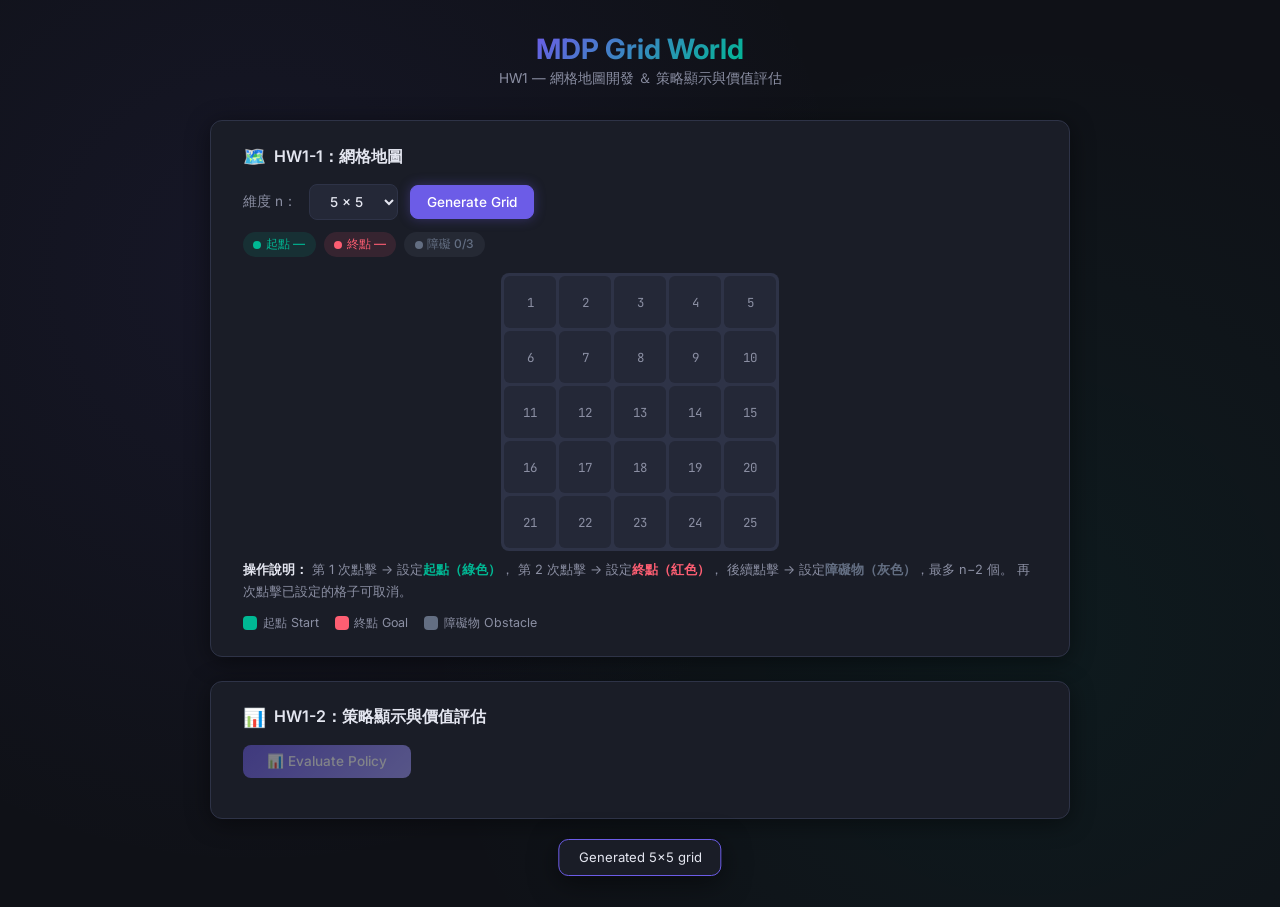
==== index.html @ 70ad86a5 "HW1: MDP Grid World - 網格地圖開發與策略評估" ====
<!DOCTYPE html>
<html lang="zh-TW">

<head>
    <meta charset="UTF-8">
    <meta name="viewport" content="width=device-width, initial-scale=1.0">
    <meta name="description" content="MDP Grid World — HW1: 網格地圖開發與策略評估">
    <title>HW1 — MDP Grid World</title>
    <link rel="preconnect" href="https://fonts.googleapis.com">
    <link rel="preconnect" href="https://fonts.gstatic.com" crossorigin>
    <link
        href="https://fonts.googleapis.com/css2?family=Inter:wght@400;500;600;700&family=JetBrains+Mono:wght@400;500&display=swap"
        rel="stylesheet">
    <style>
        /* ══════════════════════════════════════════════════════════════════════════
   HW1 – Grid World  |  Modern Dark Theme (Inline for GitHub Pages)
   ══════════════════════════════════════════════════════════════════════════ */
        *,
        *::before,
        *::after {
            box-sizing: border-box;
            margin: 0;
            padding: 0
        }

        :root {
            --bg: #0f1117;
            --surface: #1a1d27;
            --surface-2: #242837;
            --border: #2e3347;
            --text: #e4e6f0;
            --text-dim: #8b8fa3;
            --accent: #6c5ce7;
            --accent-glow: rgba(108, 92, 231, .35);
            --green: #00b894;
            --green-glow: rgba(0, 184, 148, .30);
            --red: #fd5e72;
            --red-glow: rgba(253, 94, 114, .30);
            --gray: #636e82;
            --gray-glow: rgba(99, 110, 130, .25);
            --radius: 12px;
            --shadow: 0 4px 24px rgba(0, 0, 0, .45);
        }

        html {
            font-size: 16px
        }

        body {
            font-family: 'Inter', system-ui, sans-serif;
            background: var(--bg);
            color: var(--text);
            min-height: 100vh;
            display: flex;
            flex-direction: column;
            align-items: center;
            padding: 2rem 1rem 4rem;
            background-image: radial-gradient(circle at 20% 30%, rgba(108, 92, 231, .08) 0%, transparent 50%),
                radial-gradient(circle at 80% 70%, rgba(0, 184, 148, .06) 0%, transparent 50%)
        }

        h1 {
            font-size: 1.75rem;
            font-weight: 700;
            background: linear-gradient(135deg, var(--accent), var(--green));
            -webkit-background-clip: text;
            -webkit-text-fill-color: transparent;
            margin-bottom: .25rem
        }

        .subtitle {
            color: var(--text-dim);
            font-size: .85rem;
            margin-bottom: 2rem
        }

        /* Card */
        .card {
            background: var(--surface);
            border: 1px solid var(--border);
            border-radius: var(--radius);
            padding: 1.5rem 2rem;
            box-shadow: var(--shadow);
            width: 100%;
            max-width: 860px;
            margin-bottom: 1.5rem;
            transition: border-color .3s
        }

        .card:hover {
            border-color: var(--accent)
        }

        .card-title {
            font-size: 1rem;
            font-weight: 600;
            margin-bottom: 1rem;
            display: flex;
            align-items: center;
            gap: .5rem
        }

        .card-title .icon {
            font-size: 1.15rem
        }

        /* Controls */
        .controls {
            display: flex;
            flex-wrap: wrap;
            align-items: center;
            gap: .75rem
        }

        .controls label {
            font-size: .85rem;
            color: var(--text-dim)
        }

        select,
        button {
            font-family: inherit;
            font-size: .85rem;
            font-weight: 500;
            border: 1px solid var(--border);
            border-radius: 8px;
            background: var(--surface-2);
            color: var(--text);
            padding: .5rem 1rem;
            cursor: pointer;
            transition: all .2s
        }

        select:hover,
        button:hover {
            border-color: var(--accent)
        }

        .btn-primary {
            background: var(--accent);
            border-color: var(--accent);
            color: #fff;
            box-shadow: 0 0 12px var(--accent-glow)
        }

        .btn-primary:hover {
            background: #7c6cf0;
            box-shadow: 0 0 20px var(--accent-glow)
        }

        .btn-primary:active {
            transform: scale(.97)
        }

        .btn-evaluate {
            background: linear-gradient(135deg, var(--accent), #a29bfe);
            border: none;
            color: #fff;
            padding: .55rem 1.5rem;
            box-shadow: 0 0 16px var(--accent-glow)
        }

        .btn-evaluate:disabled {
            opacity: .45;
            cursor: not-allowed;
            box-shadow: none
        }

        /* Status bar */
        .status-bar {
            display: flex;
            flex-wrap: wrap;
            gap: .5rem;
            margin-top: .75rem
        }

        .status-tag {
            font-size: .75rem;
            font-weight: 500;
            padding: .25rem .65rem;
            border-radius: 20px;
            display: flex;
            align-items: center;
            gap: .3rem
        }

        .status-tag .dot {
            width: 8px;
            height: 8px;
            border-radius: 50%;
            display: inline-block
        }

        .tag-start {
            background: rgba(0, 184, 148, .12);
            color: var(--green)
        }

        .tag-start .dot {
            background: var(--green)
        }

        .tag-end {
            background: rgba(253, 94, 114, .12);
            color: var(--red)
        }

        .tag-end .dot {
            background: var(--red)
        }

        .tag-obs {
            background: rgba(99, 110, 130, .15);
            color: var(--gray)
        }

        .tag-obs .dot {
            background: var(--gray)
        }

        /* Grid Map */
        .grid-wrapper {
            display: flex;
            justify-content: center;
            margin-top: 1rem;
            margin-bottom: .5rem
        }

        .grid {
            display: inline-grid;
            gap: 3px;
            background: var(--border);
            padding: 3px;
            border-radius: 8px
        }

        .cell {
            width: 52px;
            height: 52px;
            background: var(--surface-2);
            border-radius: 6px;
            display: flex;
            align-items: center;
            justify-content: center;
            font-family: 'JetBrains Mono', monospace;
            font-size: .78rem;
            color: var(--text-dim);
            cursor: pointer;
            transition: all .15s;
            position: relative;
            user-select: none
        }

        .cell:hover {
            background: #2d3145;
            transform: scale(1.06);
            z-index: 2
        }

        .cell.start {
            background: var(--green);
            color: #fff;
            font-weight: 600;
            box-shadow: 0 0 14px var(--green-glow)
        }

        .cell.end {
            background: var(--red);
            color: #fff;
            font-weight: 600;
            box-shadow: 0 0 14px var(--red-glow)
        }

        .cell.obstacle {
            background: var(--gray);
            color: #d0d0d0;
            font-weight: 500;
            box-shadow: 0 0 10px var(--gray-glow)
        }

        .cell::after {
            content: '';
            position: absolute;
            inset: 0;
            border-radius: 6px;
            background: rgba(255, 255, 255, .15);
            opacity: 0;
            transition: opacity .3s
        }

        .cell:active::after {
            opacity: 1
        }

        /* Instructions */
        .instructions {
            font-size: .8rem;
            color: var(--text-dim);
            line-height: 1.7;
            margin-top: .5rem
        }

        .instructions strong {
            color: var(--text)
        }

        /* Result Matrices */
        .matrices {
            display: flex;
            flex-wrap: wrap;
            gap: 2rem;
            justify-content: center
        }

        .matrix-block {
            text-align: center
        }

        .matrix-label {
            font-size: .85rem;
            font-weight: 600;
            margin-bottom: .5rem;
            color: var(--text-dim);
            text-transform: uppercase;
            letter-spacing: .06em
        }

        .matrix-grid {
            display: inline-grid;
            gap: 2px;
            background: var(--border);
            padding: 2px;
            border-radius: 8px
        }

        .m-cell {
            width: 54px;
            height: 54px;
            background: var(--surface-2);
            border-radius: 5px;
            display: flex;
            align-items: center;
            justify-content: center;
            font-family: 'JetBrains Mono', monospace;
            font-size: .72rem;
            color: var(--text);
            position: relative;
            transition: background .2s
        }

        .m-cell.start {
            background: rgba(0, 184, 148, .18)
        }

        .m-cell.end {
            background: rgba(253, 94, 114, .18)
        }

        .m-cell.obstacle {
            background: rgba(99, 110, 130, .25);
            color: var(--text-dim)
        }

        .m-cell .arrow {
            font-size: 1.3rem;
            line-height: 1
        }

        /* Legend */
        .legend {
            display: flex;
            gap: 1rem;
            flex-wrap: wrap;
            margin-top: .75rem;
            font-size: .78rem;
            color: var(--text-dim)
        }

        .legend-item {
            display: flex;
            align-items: center;
            gap: .35rem
        }

        .legend-swatch {
            width: 14px;
            height: 14px;
            border-radius: 4px
        }

        /* Toast */
        .toast {
            position: fixed;
            bottom: 1.5rem;
            left: 50%;
            transform: translateX(-50%);
            background: var(--surface);
            border: 1px solid var(--accent);
            padding: .6rem 1.2rem;
            border-radius: 10px;
            font-size: .82rem;
            color: var(--text);
            box-shadow: 0 6px 28px rgba(0, 0, 0, .5);
            opacity: 0;
            pointer-events: none;
            transition: opacity .35s, transform .35s
        }

        .toast.show {
            opacity: 1;
            pointer-events: auto;
            transform: translateX(-50%) translateY(0)
        }

        @media(max-width:600px) {
            .cell {
                width: 42px;
                height: 42px;
                font-size: .7rem
            }

            .m-cell {
                width: 44px;
                height: 44px;
                font-size: .65rem
            }

            .card {
                padding: 1rem 1.15rem
            }
        }
    </style>
</head>

<body>

    <h1>MDP Grid World</h1>
    <p class="subtitle">HW1 — 網格地圖開發 ＆ 策略顯示與價值評估</p>

    <!-- ─── Card 1: Grid Map (HW1-1) ─────────────────────────────────── -->
    <div class="card">
        <div class="card-title"><span class="icon">🗺️</span> HW1-1：網格地圖</div>

        <div class="controls">
            <label for="grid-size">維度 n：</label>
            <select id="grid-size">
                <option value="5" selected>5 × 5</option>
                <option value="6">6 × 6</option>
                <option value="7">7 × 7</option>
                <option value="8">8 × 8</option>
                <option value="9">9 × 9</option>
            </select>
            <button id="btn-generate" class="btn-primary">Generate Grid</button>
        </div>

        <div class="status-bar" id="status-bar"></div>

        <div class="grid-wrapper">
            <div class="grid" id="grid"></div>
        </div>

        <div class="instructions">
            <strong>操作說明：</strong>
            第 1 次點擊 → 設定<strong style="color:var(--green)">起點（綠色）</strong>，
            第 2 次點擊 → 設定<strong style="color:var(--red)">終點（紅色）</strong>，
            後續點擊 → 設定<strong style="color:var(--gray)">障礙物（灰色）</strong>，最多 n−2 個。
            再次點擊已設定的格子可取消。
        </div>

        <div class="legend">
            <span class="legend-item"><span class="legend-swatch" style="background:var(--green)"></span>起點 Start</span>
            <span class="legend-item"><span class="legend-swatch" style="background:var(--red)"></span>終點 Goal</span>
            <span class="legend-item"><span class="legend-swatch" style="background:var(--gray)"></span>障礙物
                Obstacle</span>
        </div>
    </div>

    <!-- ─── Card 2: Policy Evaluation (HW1-2) ────────────────────────── -->
    <div class="card">
        <div class="card-title"><span class="icon">📊</span> HW1-2：策略顯示與價值評估</div>

        <div class="controls">
            <button id="btn-evaluate" class="btn-evaluate" disabled>📊 Evaluate Policy</button>
        </div>

        <div id="result-area" style="margin-top:1rem;"></div>
    </div>

    <!-- Toast -->
    <div class="toast" id="toast"></div>

    <script>
        /* ══════════════════════════════════════════════════════════════════════════
           HW1 – Grid World  |  Client-Side Logic (with Policy Evaluation in JS)
           ══════════════════════════════════════════════════════════════════════════ */

        // ── State ────────────────────────────────────────────────────────────────
        let gridSize = 5;
        let startCell = null;
        let endCell = null;
        let obstacles = [];
        let maxObstacles = 3;

        // ── Constants ────────────────────────────────────────────────────────────
        const ACTIONS = { up: [-1, 0], down: [1, 0], left: [0, -1], right: [0, 1] };
        const ACTION_NAMES = ['up', 'down', 'left', 'right'];
        const ARROW_MAP = { up: '↑', down: '↓', left: '←', right: '→' };
        const GAMMA = 0.9;
        const THETA = 1e-6;
        const REWARD_GOAL = 1.0;
        const REWARD_OBSTACLE = -1.0;
        const REWARD_STEP = -0.04;

        // ── DOM refs ─────────────────────────────────────────────────────────────
        const sizeSelect = document.getElementById('grid-size');
        const genBtn = document.getElementById('btn-generate');
        const evalBtn = document.getElementById('btn-evaluate');
        const gridEl = document.getElementById('grid');
        const statusBar = document.getElementById('status-bar');
        const resultArea = document.getElementById('result-area');
        const toastEl = document.getElementById('toast');

        // ── Helpers ──────────────────────────────────────────────────────────────
        function toast(msg) {
            toastEl.textContent = msg;
            toastEl.classList.add('show');
            setTimeout(() => toastEl.classList.remove('show'), 2200);
        }

        // ── Generate Grid ────────────────────────────────────────────────────────
        function generateGrid() {
            gridSize = parseInt(sizeSelect.value);
            maxObstacles = gridSize - 2;
            startCell = null; endCell = null; obstacles = [];
            resultArea.innerHTML = '';
            gridEl.style.gridTemplateColumns = `repeat(${gridSize}, 1fr)`;
            gridEl.innerHTML = '';

            for (let r = 0; r < gridSize; r++) {
                for (let c = 0; c < gridSize; c++) {
                    const cell = document.createElement('div');
                    cell.className = 'cell';
                    cell.dataset.r = r; cell.dataset.c = c;
                    cell.textContent = r * gridSize + c + 1;
                    cell.addEventListener('click', () => onCellClick(r, c, cell));
                    gridEl.appendChild(cell);
                }
            }
            updateStatus();
            evalBtn.disabled = true;
            toast(`Generated ${gridSize}×${gridSize} grid`);
        }

        // ── Cell Click ───────────────────────────────────────────────────────────
        function onCellClick(r, c, el) {
            if (startCell && startCell.r === r && startCell.c === c) {
                startCell = null; el.classList.remove('start'); updateStatus(); return;
            }
            if (endCell && endCell.r === r && endCell.c === c) {
                endCell = null; el.classList.remove('end'); updateStatus(); return;
            }
            const obsIdx = obstacles.findIndex(o => o.r === r && o.c === c);
            if (obsIdx !== -1) {
                obstacles.splice(obsIdx, 1); el.classList.remove('obstacle'); updateStatus(); return;
            }
            if (!startCell) {
                startCell = { r, c }; el.classList.add('start'); toast('起點已設定 ✓');
            } else if (!endCell) {
                endCell = { r, c }; el.classList.add('end'); toast('終點已設定 ✓');
            } else if (obstacles.length < maxObstacles) {
                obstacles.push({ r, c }); el.classList.add('obstacle');
                toast(`障礙物 ${obstacles.length}/${maxObstacles}`);
            } else {
                toast(`障礙物已達上限 (${maxObstacles})`); return;
            }
            updateStatus();
        }

        function updateStatus() {
            statusBar.innerHTML =
                `<span class="status-tag tag-start"><span class="dot"></span>起點 ${startCell ? '✓' : '—'}</span>` +
                `<span class="status-tag tag-end"><span class="dot"></span>終點 ${endCell ? '✓' : '—'}</span>` +
                `<span class="status-tag tag-obs"><span class="dot"></span>障礙 ${obstacles.length}/${maxObstacles}</span>`;
            evalBtn.disabled = !(startCell && endCell);
        }

        // ── Policy Evaluation (client-side) ──────────────────────────────────────
        function evaluatePolicy() {
            if (!startCell || !endCell) { toast('請先設定起點和終點'); return; }

            const n = gridSize;
            const obsSet = new Set(obstacles.map(o => `${o.r},${o.c}`));
            const endKey = `${endCell.r},${endCell.c}`;

            // Random policy
            const policy = [];
            for (let r = 0; r < n; r++) {
                const row = [];
                for (let c = 0; c < n; c++) {
                    const k = `${r},${c}`;
                    if (k === endKey || obsSet.has(k)) { row.push(null); }
                    else { row.push(ACTION_NAMES[Math.floor(Math.random() * 4)]); }
                }
                policy.push(row);
            }

            // Value function
            const V = Array.from({ length: n }, () => new Float64Array(n));

            for (let iter = 0; iter < 10000; iter++) {
                let delta = 0;
                for (let r = 0; r < n; r++) {
                    for (let c = 0; c < n; c++) {
                        const k = `${r},${c}`;
                        if (k === endKey || obsSet.has(k)) continue;

                        const action = policy[r][c];
                        const [dr, dc] = ACTIONS[action];
                        let nr = r + dr, nc = c + dc;

                        // Boundary check
                        if (nr < 0 || nr >= n || nc < 0 || nc >= n) { nr = r; nc = c; }
                        // Obstacle check
                        if (obsSet.has(`${nr},${nc}`)) { nr = r; nc = c; }

                        let reward;
                        const nk = `${nr},${nc}`;
                        if (nk === endKey) reward = REWARD_GOAL;
                        else if (obsSet.has(nk)) reward = REWARD_OBSTACLE;
                        else reward = REWARD_STEP;

                        const newV = reward + GAMMA * V[nr][nc];
                        delta = Math.max(delta, Math.abs(newV - V[r][c]));
                        V[r][c] = newV;
                    }
                }
                if (delta < THETA) break;
            }

            renderResults(policy, V);
            toast('策略評估完成 ✓');
        }

        // ── Render ────────────────────────────────────────────────────────────────
        function renderResults(policy, V) {
            const n = gridSize;
            resultArea.innerHTML = `
    <div class="matrices">
      <div class="matrix-block">
        <div class="matrix-label">Value Matrix — V(s)</div>
        <div class="matrix-grid" id="value-matrix" style="grid-template-columns:repeat(${n},1fr)"></div>
      </div>
      <div class="matrix-block">
        <div class="matrix-label">Policy Matrix — π(s)</div>
        <div class="matrix-grid" id="policy-matrix" style="grid-template-columns:repeat(${n},1fr)"></div>
      </div>
    </div>`;

            const vM = document.getElementById('value-matrix');
            const pM = document.getElementById('policy-matrix');

            for (let r = 0; r < n; r++) {
                for (let c = 0; c < n; c++) {
                    const cls = cellTypeClass(r, c);

                    const vCell = document.createElement('div');
                    vCell.className = 'm-cell' + cls;
                    vCell.textContent = isObs(r, c) ? '▪' : isGoal(r, c) ? '★' : V[r][c].toFixed(2);
                    vM.appendChild(vCell);

                    const pCell = document.createElement('div');
                    pCell.className = 'm-cell' + cls;
                    const act = policy[r][c];
                    if (isObs(r, c)) pCell.innerHTML = '<span class="arrow">▪</span>';
                    else if (isGoal(r, c)) pCell.innerHTML = '<span class="arrow">★</span>';
                    else if (act && ARROW_MAP[act]) pCell.innerHTML = `<span class="arrow">${ARROW_MAP[act]}</span>`;
                    else pCell.textContent = '·';
                    pM.appendChild(pCell);
                }
            }
        }

        function cellTypeClass(r, c) {
            if (startCell && startCell.r === r && startCell.c === c) return ' start';
            if (endCell && endCell.r === r && endCell.c === c) return ' end';
            if (obstacles.some(o => o.r === r && o.c === c)) return ' obstacle';
            return '';
        }
        function isGoal(r, c) { return endCell && endCell.r === r && endCell.c === c; }
        function isObs(r, c) { return obstacles.some(o => o.r === r && o.c === c); }

        // ── Bindings ─────────────────────────────────────────────────────────────
        genBtn.addEventListener('click', generateGrid);
        evalBtn.addEventListener('click', evaluatePolicy);
        window.addEventListener('DOMContentLoaded', generateGrid);
    </script>
</body>

</html>
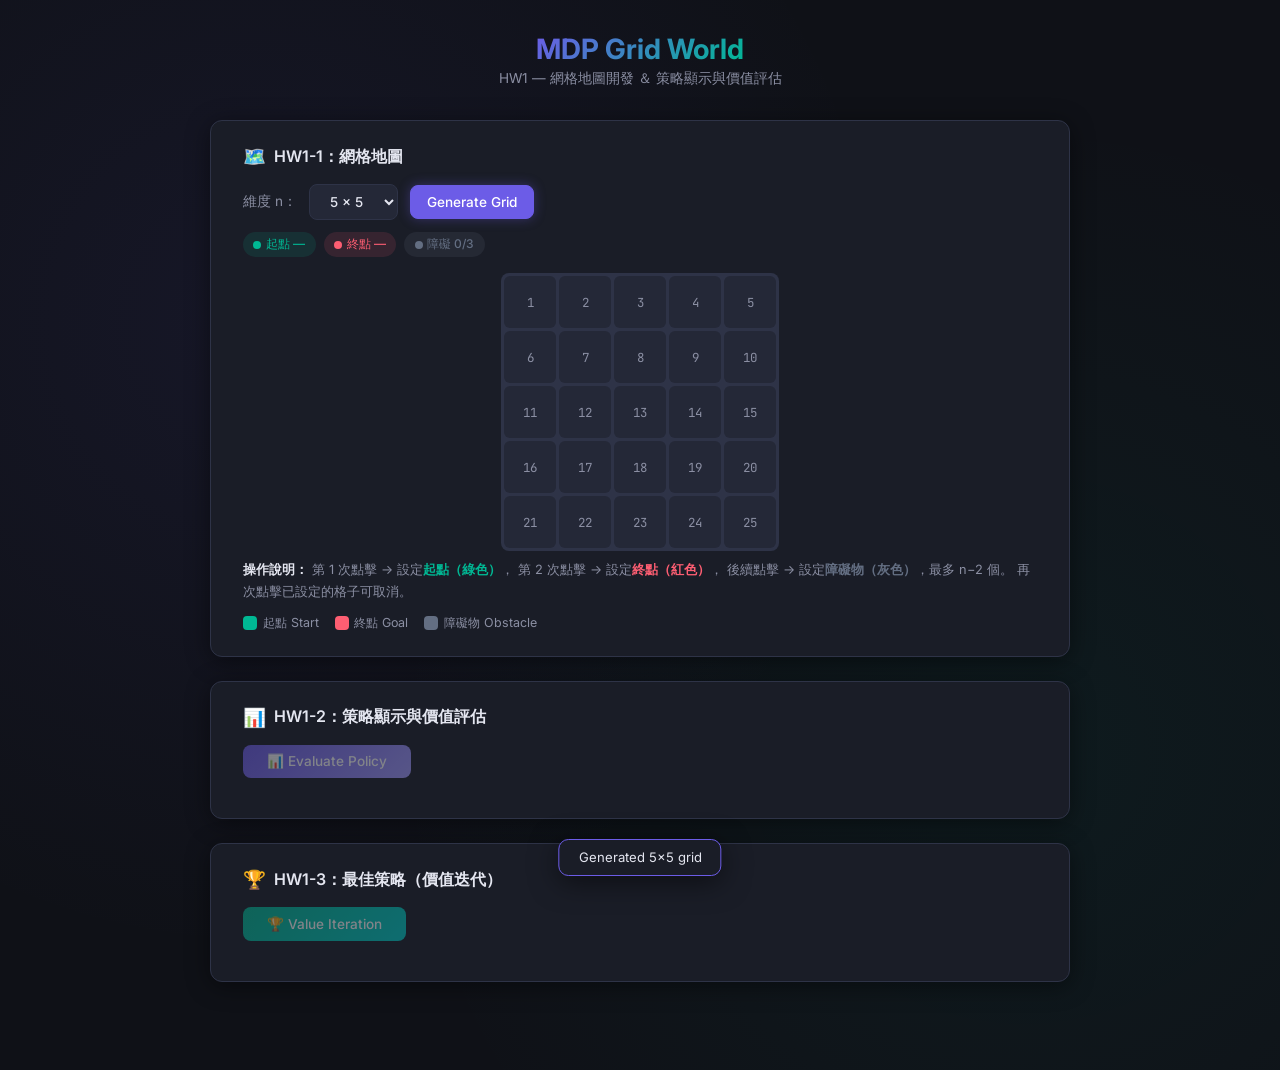
==== commit 58ebd66d: "Add HW1-3: Value Iteration with optimal policy and path highlighting" ====
--- a/index.html
+++ b/index.html
@@ -366,6 +366,30 @@
             line-height: 1
         }
 
+        .m-cell.on-path {
+            background: rgba(0, 184, 148, .35);
+            box-shadow: inset 0 0 12px rgba(0, 184, 148, .25)
+        }
+
+        .m-cell.on-path .arrow {
+            color: #fff;
+            font-weight: bold
+        }
+
+        .btn-vi {
+            background: linear-gradient(135deg, #00b894, #00cec9);
+            border: none;
+            color: #fff;
+            padding: .55rem 1.5rem;
+            box-shadow: 0 0 16px var(--green-glow)
+        }
+
+        .btn-vi:disabled {
+            opacity: .45;
+            cursor: not-allowed;
+            box-shadow: none
+        }
+
         /* Legend */
         .legend {
             display: flex;
@@ -486,6 +510,17 @@
         <div id="result-area" style="margin-top:1rem;"></div>
     </div>
 
+    <!-- ─── Card 3: Value Iteration (HW1-3) ────────────────────────── -->
+    <div class="card">
+        <div class="card-title"><span class="icon">🏆</span> HW1-3：最佳策略（價值迭代）</div>
+
+        <div class="controls">
+            <button id="btn-vi" class="btn-vi" disabled>🏆 Value Iteration</button>
+        </div>
+
+        <div id="vi-result-area" style="margin-top:1rem;"></div>
+    </div>
+
     <!-- Toast -->
     <div class="toast" id="toast"></div>
 
@@ -515,9 +550,11 @@
         const sizeSelect = document.getElementById('grid-size');
         const genBtn = document.getElementById('btn-generate');
         const evalBtn = document.getElementById('btn-evaluate');
+        const viBtn = document.getElementById('btn-vi');
         const gridEl = document.getElementById('grid');
         const statusBar = document.getElementById('status-bar');
         const resultArea = document.getElementById('result-area');
+        const viResultArea = document.getElementById('vi-result-area');
         const toastEl = document.getElementById('toast');
 
         // ── Helpers ──────────────────────────────────────────────────────────────
@@ -533,6 +570,7 @@
             maxObstacles = gridSize - 2;
             startCell = null; endCell = null; obstacles = [];
             resultArea.innerHTML = '';
+            viResultArea.innerHTML = '';
             gridEl.style.gridTemplateColumns = `repeat(${gridSize}, 1fr)`;
             gridEl.innerHTML = '';
 
@@ -548,6 +586,7 @@
             }
             updateStatus();
             evalBtn.disabled = true;
+            viBtn.disabled = true;
             toast(`Generated ${gridSize}×${gridSize} grid`);
         }
 
@@ -582,6 +621,7 @@
                 `<span class="status-tag tag-end"><span class="dot"></span>終點 ${endCell ? '✓' : '—'}</span>` +
                 `<span class="status-tag tag-obs"><span class="dot"></span>障礙 ${obstacles.length}/${maxObstacles}</span>`;
             evalBtn.disabled = !(startCell && endCell);
+            viBtn.disabled = !(startCell && endCell);
         }
 
         // ── Policy Evaluation (client-side) ──────────────────────────────────────
@@ -689,9 +729,171 @@
         function isGoal(r, c) { return endCell && endCell.r === r && endCell.c === c; }
         function isObs(r, c) { return obstacles.some(o => o.r === r && o.c === c); }
 
+        // ── Value Iteration (HW1-3) ─────────────────────────────────────────────
+        function valueIteration() {
+            if (!startCell || !endCell) { toast('請先設定起點和終點'); return; }
+
+            const n = gridSize;
+            const obsSet = new Set(obstacles.map(o => `${o.r},${o.c}`));
+            const endKey = `${endCell.r},${endCell.c}`;
+
+            // Value function
+            const V = Array.from({ length: n }, () => new Float64Array(n));
+
+            // Value Iteration
+            for (let iter = 0; iter < 10000; iter++) {
+                let delta = 0;
+                for (let r = 0; r < n; r++) {
+                    for (let c = 0; c < n; c++) {
+                        const k = `${r},${c}`;
+                        if (k === endKey || obsSet.has(k)) continue;
+
+                        let bestVal = -Infinity;
+                        for (const aName of ACTION_NAMES) {
+                            const [dr, dc] = ACTIONS[aName];
+                            let nr = r + dr, nc = c + dc;
+                            if (nr < 0 || nr >= n || nc < 0 || nc >= n) { nr = r; nc = c; }
+                            if (obsSet.has(`${nr},${nc}`)) { nr = r; nc = c; }
+
+                            let reward;
+                            if (`${nr},${nc}` === endKey) reward = REWARD_GOAL;
+                            else reward = REWARD_STEP;
+
+                            const val = reward + GAMMA * V[nr][nc];
+                            if (val > bestVal) bestVal = val;
+                        }
+                        delta = Math.max(delta, Math.abs(bestVal - V[r][c]));
+                        V[r][c] = bestVal;
+                    }
+                }
+                if (delta < THETA) break;
+            }
+
+            // Extract optimal policy from V*
+            const optPolicy = [];
+            for (let r = 0; r < n; r++) {
+                const row = [];
+                for (let c = 0; c < n; c++) {
+                    const k = `${r},${c}`;
+                    if (k === endKey || obsSet.has(k)) { row.push(null); continue; }
+
+                    let bestAct = null, bestVal = -Infinity;
+                    for (const aName of ACTION_NAMES) {
+                        const [dr, dc] = ACTIONS[aName];
+                        let nr = r + dr, nc = c + dc;
+                        if (nr < 0 || nr >= n || nc < 0 || nc >= n) { nr = r; nc = c; }
+                        if (obsSet.has(`${nr},${nc}`)) { nr = r; nc = c; }
+
+                        let reward;
+                        if (`${nr},${nc}` === endKey) reward = REWARD_GOAL;
+                        else reward = REWARD_STEP;
+
+                        const val = reward + GAMMA * V[nr][nc];
+                        if (val > bestVal) { bestVal = val; bestAct = aName; }
+                    }
+                    row.push(bestAct);
+                }
+                optPolicy.push(row);
+            }
+
+            // Trace optimal path from start to end
+            const pathSet = new Set();
+            let cr = startCell.r, cc = startCell.c;
+            const maxSteps = n * n;
+            for (let step = 0; step < maxSteps; step++) {
+                const pk = `${cr},${cc}`;
+                pathSet.add(pk);
+                if (pk === endKey) break;
+                const act = optPolicy[cr][cc];
+                if (!act) break;
+                const [dr, dc] = ACTIONS[act];
+                let nr = cr + dr, nc = cc + dc;
+                if (nr < 0 || nr >= n || nc < 0 || nc >= n) break;
+                if (obsSet.has(`${nr},${nc}`)) break;
+                if (pathSet.has(`${nr},${nc}`)) break; // avoid loops
+                cr = nr; cc = nc;
+            }
+
+            renderVIResults(optPolicy, V, pathSet);
+            toast('價值迭代完成 — 最佳策略已推導 ✓');
+        }
+
+        function renderVIResults(policy, V, pathSet) {
+            const n = gridSize;
+
+            // Find min/max V for heatmap coloring
+            let vMin = Infinity, vMax = -Infinity;
+            for (let r = 0; r < n; r++) {
+                for (let c = 0; c < n; c++) {
+                    const k = `${r},${c}`;
+                    if (isObs(r, c)) continue;
+                    if (V[r][c] < vMin) vMin = V[r][c];
+                    if (V[r][c] > vMax) vMax = V[r][c];
+                }
+            }
+            const vRange = vMax - vMin || 1;
+
+            viResultArea.innerHTML = `
+    <div class="matrices">
+      <div class="matrix-block">
+        <div class="matrix-label">Optimal Value — V*(s)</div>
+        <div class="matrix-grid" id="vi-value-matrix" style="grid-template-columns:repeat(${n},1fr)"></div>
+      </div>
+      <div class="matrix-block">
+        <div class="matrix-label">Optimal Policy — π*(s)</div>
+        <div class="matrix-grid" id="vi-policy-matrix" style="grid-template-columns:repeat(${n},1fr)"></div>
+      </div>
+    </div>`;
+
+            const vM = document.getElementById('vi-value-matrix');
+            const pM = document.getElementById('vi-policy-matrix');
+
+            for (let r = 0; r < n; r++) {
+                for (let c = 0; c < n; c++) {
+                    const k = `${r},${c}`;
+                    const isOnPath = pathSet.has(k);
+
+                    // Value cell with heatmap
+                    const vCell = document.createElement('div');
+                    let cls = cellTypeClass(r, c);
+                    if (isOnPath && !isObs(r, c)) cls += ' on-path';
+                    vCell.className = 'm-cell' + cls;
+
+                    if (isObs(r, c)) {
+                        vCell.textContent = '▪';
+                    } else if (isGoal(r, c)) {
+                        vCell.textContent = '0.00';
+                    } else {
+                        vCell.textContent = V[r][c].toFixed(2);
+                        // Heatmap: blend from blue (low) to warm (high)
+                        const t = (V[r][c] - vMin) / vRange;
+                        if (!isOnPath) {
+                            const h = 220 - t * 180; // 220 (blue) → 40 (warm)
+                            vCell.style.background = `hsla(${h}, 55%, 45%, ${0.15 + t * 0.35})`;
+                        }
+                    }
+                    vM.appendChild(vCell);
+
+                    // Policy cell
+                    const pCell = document.createElement('div');
+                    let pCls = cellTypeClass(r, c);
+                    if (isOnPath && !isObs(r, c)) pCls += ' on-path';
+                    pCell.className = 'm-cell' + pCls;
+
+                    const act = policy[r][c];
+                    if (isObs(r, c)) pCell.innerHTML = '<span class="arrow">▪</span>';
+                    else if (isGoal(r, c)) pCell.innerHTML = '<span class="arrow">★</span>';
+                    else if (act && ARROW_MAP[act]) pCell.innerHTML = `<span class="arrow">${ARROW_MAP[act]}</span>`;
+                    else pCell.textContent = '·';
+                    pM.appendChild(pCell);
+                }
+            }
+        }
+
         // ── Bindings ─────────────────────────────────────────────────────────────
         genBtn.addEventListener('click', generateGrid);
         evalBtn.addEventListener('click', evaluatePolicy);
+        viBtn.addEventListener('click', valueIteration);
         window.addEventListener('DOMContentLoaded', generateGrid);
     </script>
 </body>
